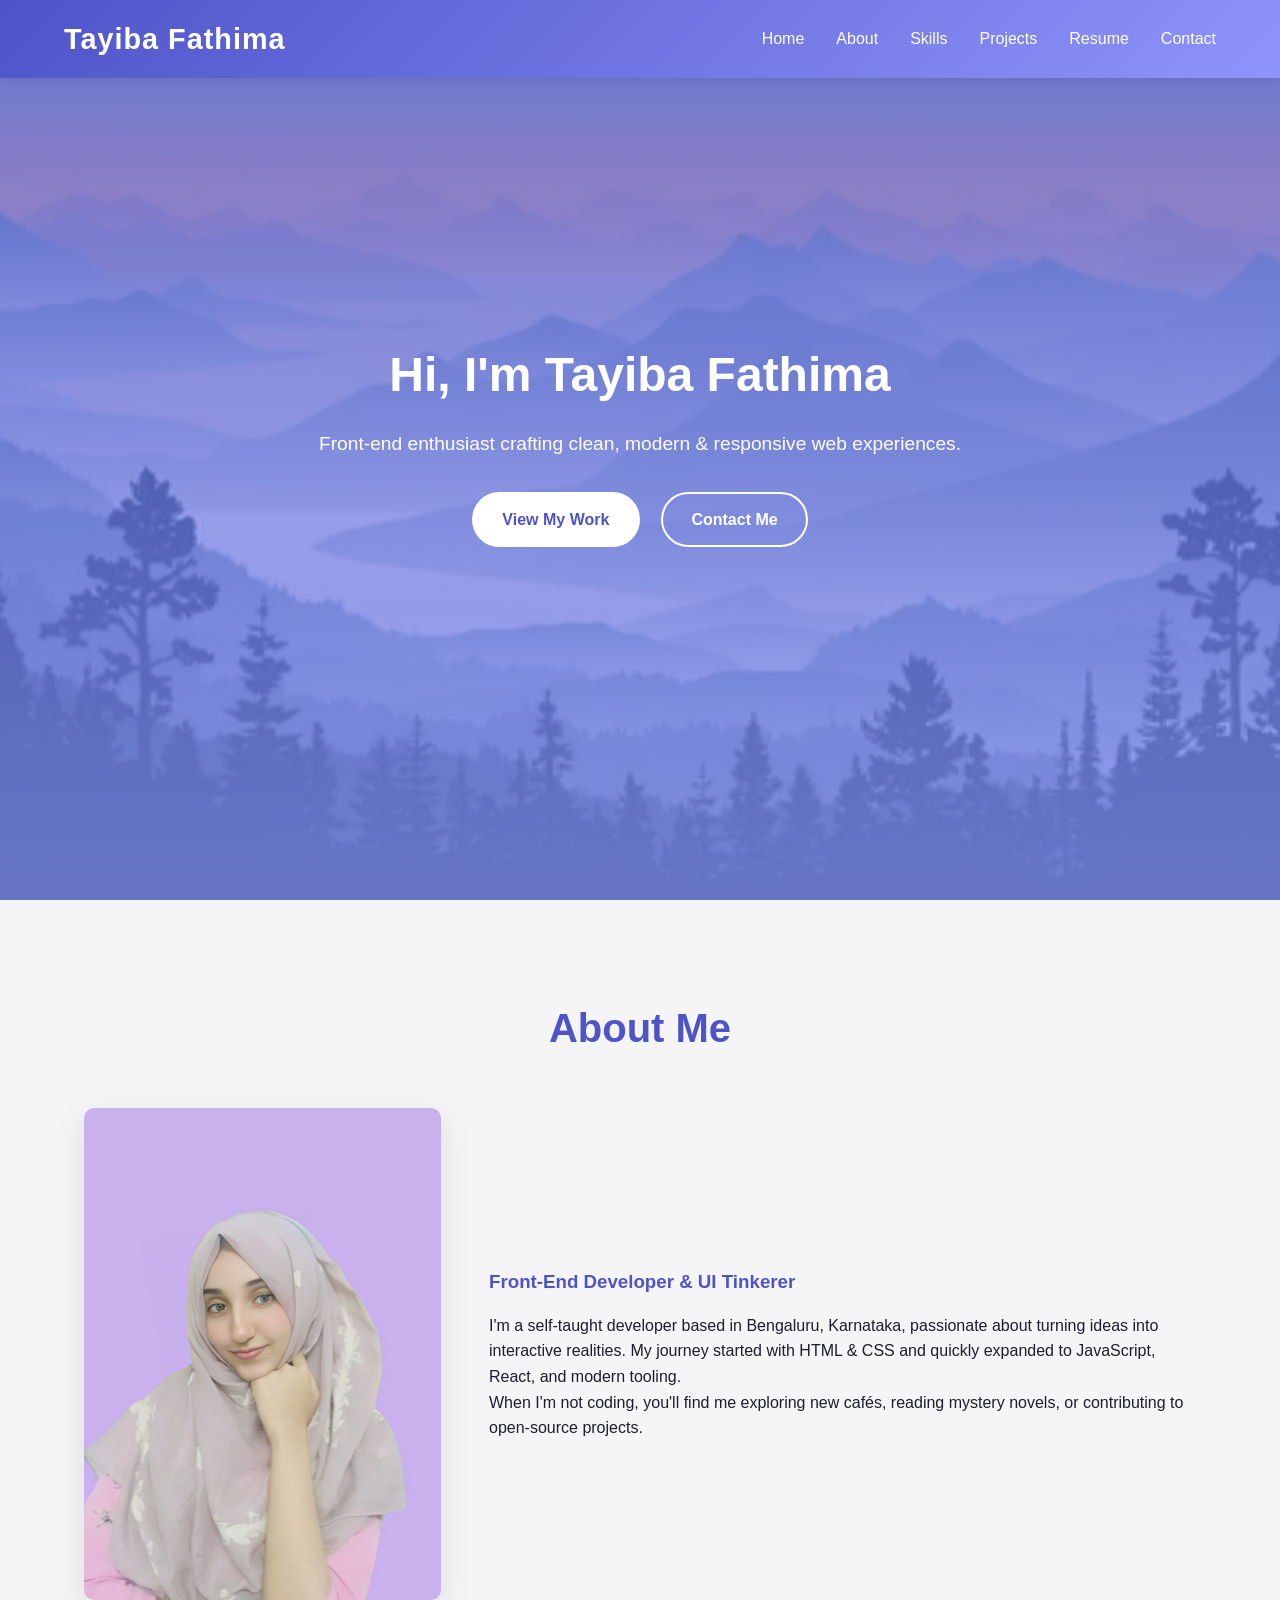
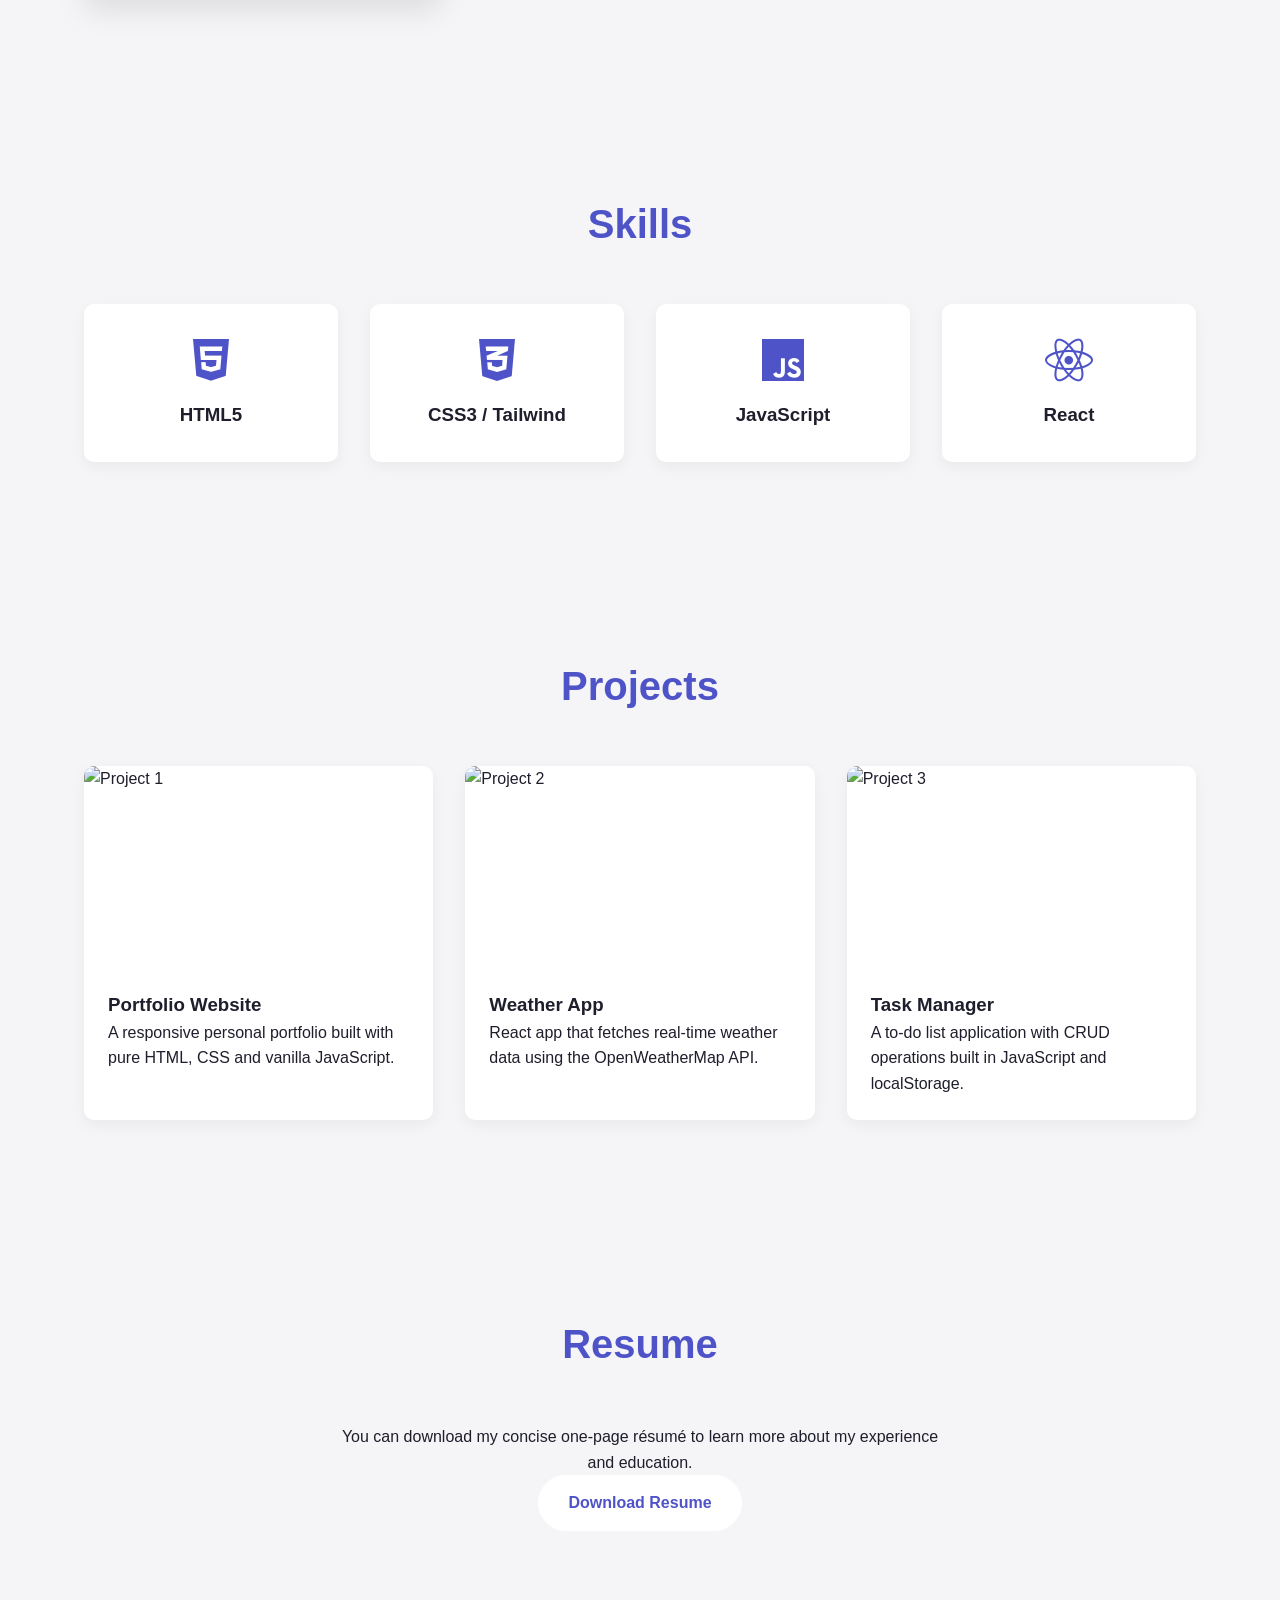
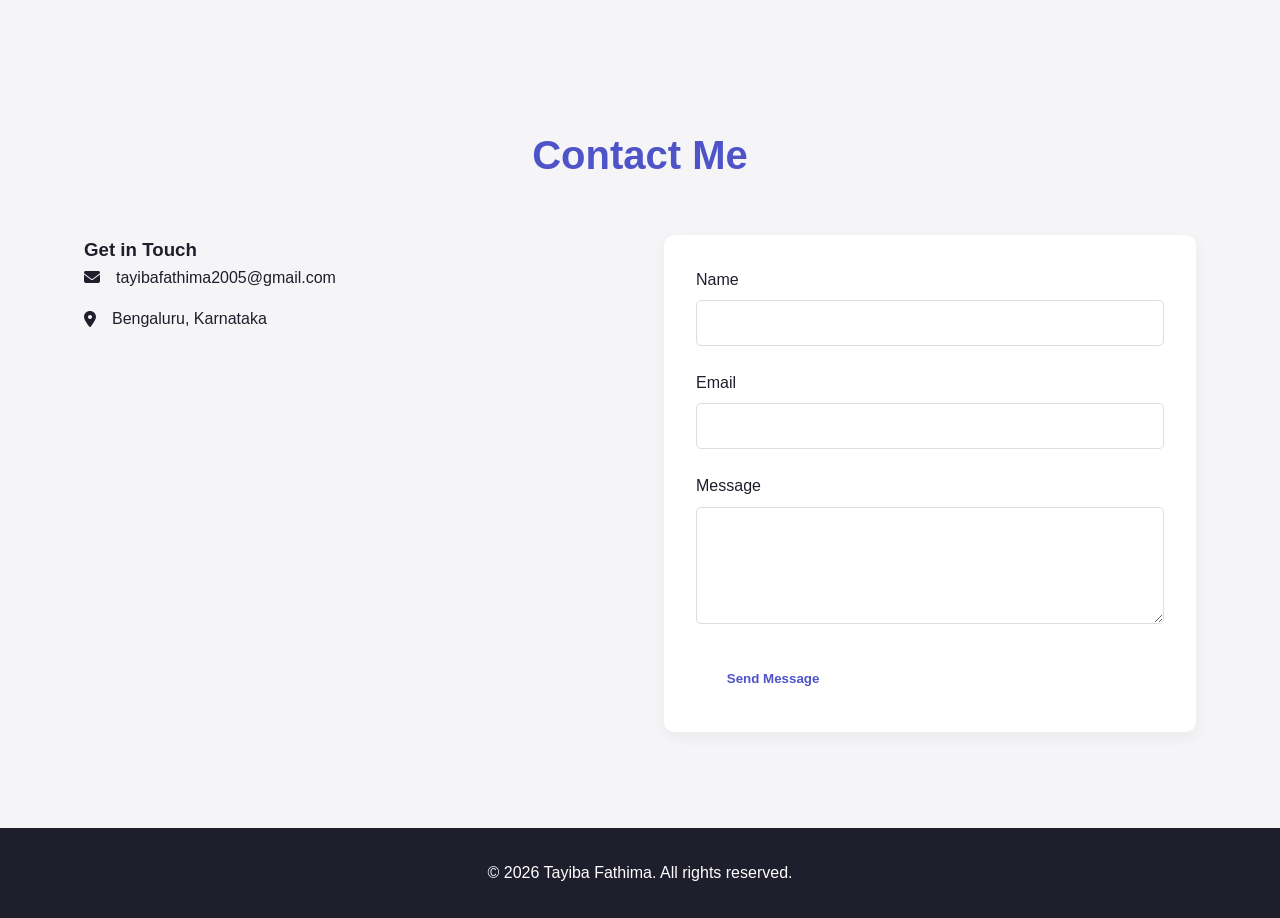
==== Tayiba-Portfolio/index.html @ eb53dcd7 "Add files via upload" ====
<!DOCTYPE html>
<html lang="en">
<head>
    <meta charset="UTF-8" />
    <meta name="viewport" content="width=device-width, initial-scale=1.0" />
    <title>Tayiba Fathima | Portfolio</title>
    <link rel="stylesheet" href="style.css" />
    <!-- Font Awesome for icons (optional) -->
    <link
      rel="stylesheet"
      href="https://cdnjs.cloudflare.com/ajax/libs/font-awesome/6.4.0/css/all.min.css"
    />
</head>
<body>
    <!-- Header -->
    <header>
        <div class="container header-container">
            <div class="logo">Tayiba Fathima</div>
            <nav>
                <ul>
                    <li><a href="#home">Home</a></li>
                    <li><a href="#about">About</a></li>
                    <li><a href="#skills">Skills</a></li>
                    <li><a href="#projects">Projects</a></li>
                    <li><a href="#resume">Resume</a></li>
                    <li><a href="#contact">Contact</a></li>
                </ul>
            </nav>
        </div>
    </header>

    <!-- Hero -->
    <section id="home" class="hero">
        <div class="hero-content">
            <h1>Hi, I'm Tayiba Fathima</h1>
            <p>Front-end enthusiast crafting clean, modern & responsive web experiences.</p>
            <a href="#projects" class="btn">View My Work</a>
            <a href="#contact" class="btn btn-outline">Contact Me</a>
        </div>
    </section>

    <!-- About -->
    <section id="about">
        <div class="container">
            <h2 class="section-title">About Me</h2>
            <div class="about-content">
                <div class="about-img">
                    <img
                      src="./images/Tayiba-image.png"
                      alt="Tayiba Fathima"
                    />
                </div>
                <div class="about-text">
                    <h3>Front-End Developer & UI Tinkerer</h3>
                    <p>
                        I'm a self-taught developer based in Bengaluru, Karnataka, passionate
                        about turning ideas into interactive realities. My journey started
                        with HTML & CSS and quickly expanded to JavaScript, React, and
                        modern tooling.
                    </p>
                    <p>
                        When I'm not coding, you'll find me exploring new cafés, reading
                        mystery novels, or contributing to open-source projects.
                    </p>
                </div>
            </div>
        </div>
    </section>

    <!-- Skills -->
    <section id="skills">
        <div class="container">
            <h2 class="section-title">Skills</h2>
            <div class="skills-container">
                <div class="skill">
                    <i class="fab fa-html5"></i>
                    <h3>HTML5</h3>
                </div>
                <div class="skill">
                    <i class="fab fa-css3-alt"></i>
                    <h3>CSS3 / Tailwind</h3>
                </div>
                <div class="skill">
                    <i class="fab fa-js"></i>
                    <h3>JavaScript</h3>
                </div>
                <div class="skill">
                    <i class="fab fa-react"></i>
                    <h3>React</h3>
                </div>
            </div>
        </div>
    </section>

    <!-- Projects -->
    <section id="projects">
        <div class="container">
            <h2 class="section-title">Projects</h2>
            <div class="projects-container">
                <div class="project">
                    <div class="project-img">
                        <img
                          src="https://via.placeholder.com/600x400?text=Project+1"
                          alt="Project 1"
                        />
                    </div>
                    <div class="project-info">
                        <h3>Portfolio Website</h3>
                        <p>
                            A responsive personal portfolio built with pure HTML, CSS and
                            vanilla JavaScript.
                        </p>
                    </div>
                </div>

                <div class="project">
                    <div class="project-img">
                        <img
                          src="https://via.placeholder.com/600x400?text=Project+2"
                          alt="Project 2"
                        />
                    </div>
                    <div class="project-info">
                        <h3>Weather App</h3>
                        <p>
                            React app that fetches real-time weather data using the
                            OpenWeatherMap API.
                        </p>
                    </div>
                </div>

                <div class="project">
                    <div class="project-img">
                        <img
                          src="https://via.placeholder.com/600x400?text=Project+3"
                          alt="Project 3"
                        />
                    </div>
                    <div class="project-info">
                        <h3>Task Manager</h3>
                        <p>
                            A to-do list application with CRUD operations built in
                            JavaScript and localStorage.
                        </p>
                    </div>
                </div>
            </div>
        </div>
    </section>

    <!-- Resume -->
    <section id="resume">
        <div class="container">
            <h2 class="section-title">Resume</h2>
            <div class="resume-container">
                <p>
                    You can download my concise one-page résumé to learn more about my
                    experience and education.
                </p>
                <!-- Replace # with actual path to your PDF -->
                <a href="Tayiba_Fathima_Resume.pdf" class="btn" download>
                    Download Resume
                </a>
            </div>
        </div>
    </section>

    <!-- Contact -->
    <section id="contact">
        <div class="container">
            <h2 class="section-title">Contact Me</h2>
            <div class="contact-container">
                <div class="contact-info">
                    <h3>Get in Touch</h3>
                    <div class="contact-item">
                        <i class="fas fa-envelope"></i>
                        <span>tayibafathima2005@gmail.com</span>
                    </div>
                    <div class="contact-item">
                        <i class="fas fa-map-marker-alt"></i>
                        <span>Bengaluru, Karnataka</span>
                    </div>
                </div>

                <form class="contact-form" id="contactForm">
                    <div class="form-group">
                        <label for="name">Name</label>
                        <input type="text" id="name" required />
                    </div>
                    <div class="form-group">
                        <label for="email">Email</label>
                        <input type="email" id="email" required />
                    </div>
                    <div class="form-group">
                        <label for="message">Message</label>
                        <textarea id="message" rows="5" required></textarea>
                    </div>
                    <button type="submit" class="btn">Send Message</button>
                </form>
            </div>
        </div>
    </section>

    <!-- Footer -->
    <footer>
        <div class="container">
            <p>© <span id="year"></span> Tayiba Fathima. All rights reserved.</p>
        </div>
    </footer>

    <script>
        // Dynamic year
        document.getElementById('year').textContent = new Date().getFullYear();

       // Smooth scrolling
        document.querySelectorAll('a[href^="#"]').forEach(anchor => {
            anchor.addEventListener('click', function (e) {
                e.preventDefault();
                document.querySelector(this.getAttribute('href'))
                        .scrollIntoView({ behavior: 'smooth' });
            });
        });

       // Simple form handler
        document.getElementById('contactForm').addEventListener('submit', e => {
            e.preventDefault();
            alert('Thank you! Your message has been sent.');
            e.target.reset();
        });
    </script>
</body>
</html>
---- Tayiba-Portfolio/style.css ----
:root {
    --primary: #4e54c8;
    --secondary: #8f94fb;
    --dark: #1e1e2c;
    --light: #f5f5f7;
    --accent: #ff7b25;
}

* {
    margin: 0;
    padding: 0;
    box-sizing: border-box;
    font-family: 'Segoe UI', Tahoma, Geneva, Verdana, sans-serif;
}

body {
    background: var(--light);
    color: var(--dark);
    line-height: 1.6;
}

a {
    text-decoration: none;
    color: var(--primary);
    transition: 0.3s;
}

a:hover { color: var(--accent); }

/* Header */
header {
    background: linear-gradient(135deg, var(--primary), var(--secondary));
    color: #fff;
    position: fixed;
    width: 100%;
    top: 0;
    z-index: 1000;
    box-shadow: 0 2px 10px rgba(0, 0, 0, 0.1);
}

.container {
    width: 90%;
    max-width: 1200px;
    margin: 0 auto;
    padding: 0 20px;
}

.header-container {
    display: flex;
    align-items: center;
    justify-content: space-between;
    padding: 1rem 0;
}

.logo {
    font-size: 1.8rem;
    font-weight: 700;
    letter-spacing: 1px;
}

nav ul {
    display: flex;
    list-style: none;
    gap: 2rem;
}

nav ul li a {
    color: #fff;
    font-weight: 500;
}

/* Hero */
.hero {
    height: 100vh;
    display: flex;
    align-items: center;
    justify-content: center;
    text-align: center;
    background: linear-gradient(rgba(78, 84, 200, 0.7), rgba(143, 148, 251, 0.7)),
                url('./images/hero-image.png') center/cover no-repeat;
    color: #fff;
    padding-top: 80px;
}

.hero h1 { font-size: 3rem; margin-bottom: 1rem; }
.hero p  { font-size: 1.2rem; margin-bottom: 2rem; }

.btn {
    display: inline-block;
    background: #fff;
    color: var(--primary);
    padding: 0.8rem 1.8rem;
    border-radius: 50px;
    font-weight: 600;
    transition: 0.3s;
    border: 2px solid #fff;
}

.btn:hover {
    background: transparent;
    color: #fff;
}

.btn-outline {
    background: transparent;
    color: #fff;
    margin-left: 1rem;
}

.btn-outline:hover {
    background: #fff;
    color: var(--primary);
}

/* Sections */
section { padding: 6rem 0; }
.section-title {
    text-align: center;
    font-size: 2.5rem;
    color: var(--primary);
    margin-bottom: 3rem;
}

/* About */
.about-content {
    display: flex;
    align-items: center;
    gap: 3rem;
    flex-wrap: wrap;
}

.about-img {
    flex: 1 1 50px;
    border-radius: 10px;
    overflow: hidden;
    box-shadow: 0 10px 30px rgba(0, 0, 0, 0.1);
}

.about-img img { width: 100%; display: block; }

.about-text { flex: 1 1 400px; }
.about-text h3 { color: var(--primary); margin-bottom: 1rem; }

/* Skills */
.skills-container {
    display: grid;
    grid-template-columns: repeat(auto-fit, minmax(200px, 1fr));
    gap: 2rem;
}

.skill {
    background: #fff;
    padding: 2rem;
    border-radius: 10px;
    text-align: center;
    box-shadow: 0 5px 15px rgba(0, 0, 0, 0.05);
    transition: transform 0.3s;
}

.skill:hover {
    transform: translateY(-10px);
}

.skill i { font-size: 3rem; color: var(--primary); margin-bottom: 1rem; }

/* Projects */
.projects-container {
    display: grid;
    grid-template-columns: repeat(auto-fit, minmax(280px, 1fr));
    gap: 2rem;
}

.project {
    background: #fff;
    border-radius: 10px;
    overflow: hidden;
    box-shadow: 0 5px 15px rgba(0, 0, 0, 0.05);
    transition: transform 0.3s;
}

.project:hover { transform: translateY(-10px); }

.project-img { height: 200px; overflow: hidden; }
.project-img img {
    width: 100%; height: 100%; object-fit: cover;
    transition: transform 0.5s;
}
.project:hover .project-img img { transform: scale(1.1); }

.project-info { padding: 1.5rem; }

/* Resume */
.resume-container {
    text-align: center;
    max-width: 600px;
    margin: 0 auto;
}

/* Contact */
.contact-container {
    display: flex;
    gap: 3rem;
    flex-wrap: wrap;
}

.contact-info,
.contact-form { flex: 1 1 300px; }

.contact-item {
    display: flex;
    align-items: center;
    gap: 1rem;
    margin-bottom: 1rem;
}

.contact-form {
    background: #fff;
    padding: 2rem;
    border-radius: 10px;
    box-shadow: 0 5px 15px rgba(0, 0, 0, 0.05);
}

.form-group { margin-bottom: 1.5rem; }
.form-group label { display: block; margin-bottom: 0.5rem; font-weight: 500; }
.form-group input,
.form-group textarea {
    width: 100%;
    padding: 0.8rem;
    border: 1px solid #ddd;
    border-radius: 5px;
    font-size: 1rem;
}

/* Footer */
footer {
    background: var(--dark);
    color: #fff;
    text-align: center;
    padding: 2rem 0;
}

/* Responsive */
@media (max-width: 768px) {
    .header-container { flex-direction: column; }
    nav ul { margin-top: 1rem; }
    .hero h1 { font-size: 2.2rem; }
}
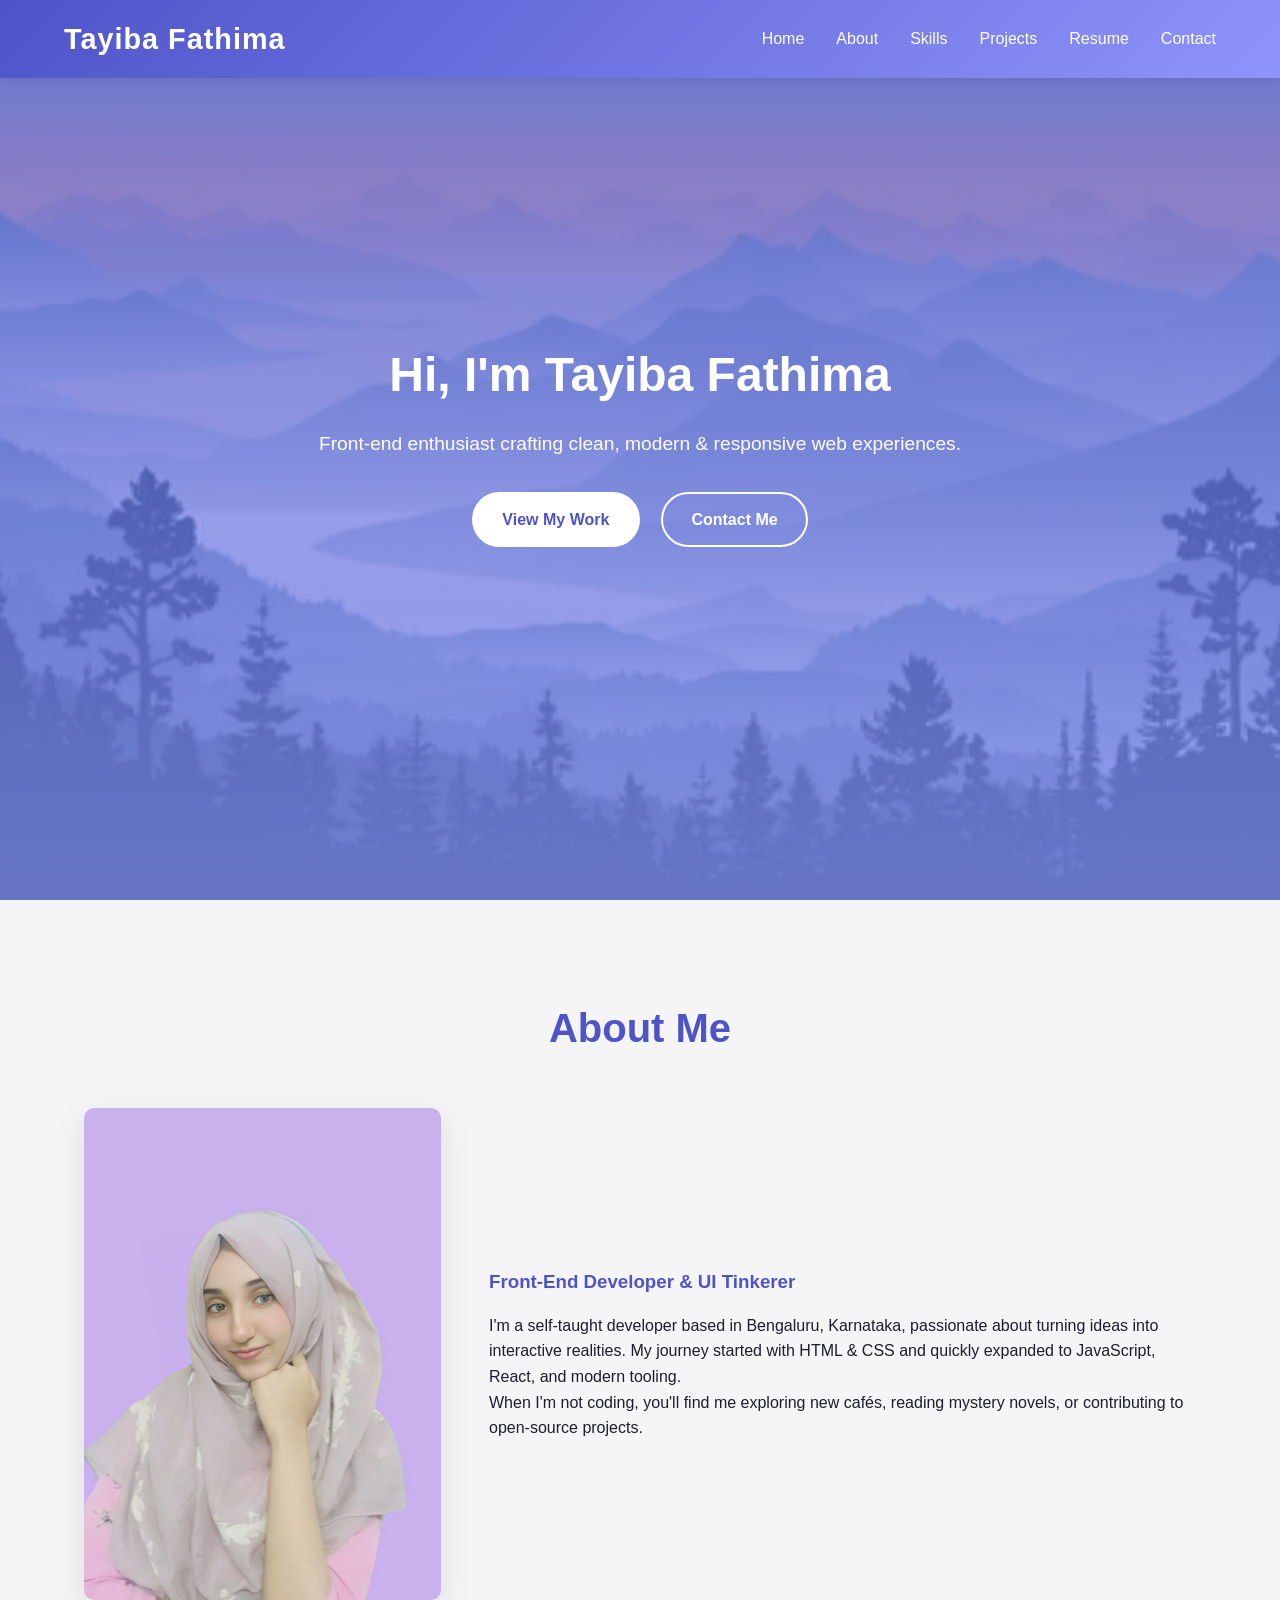
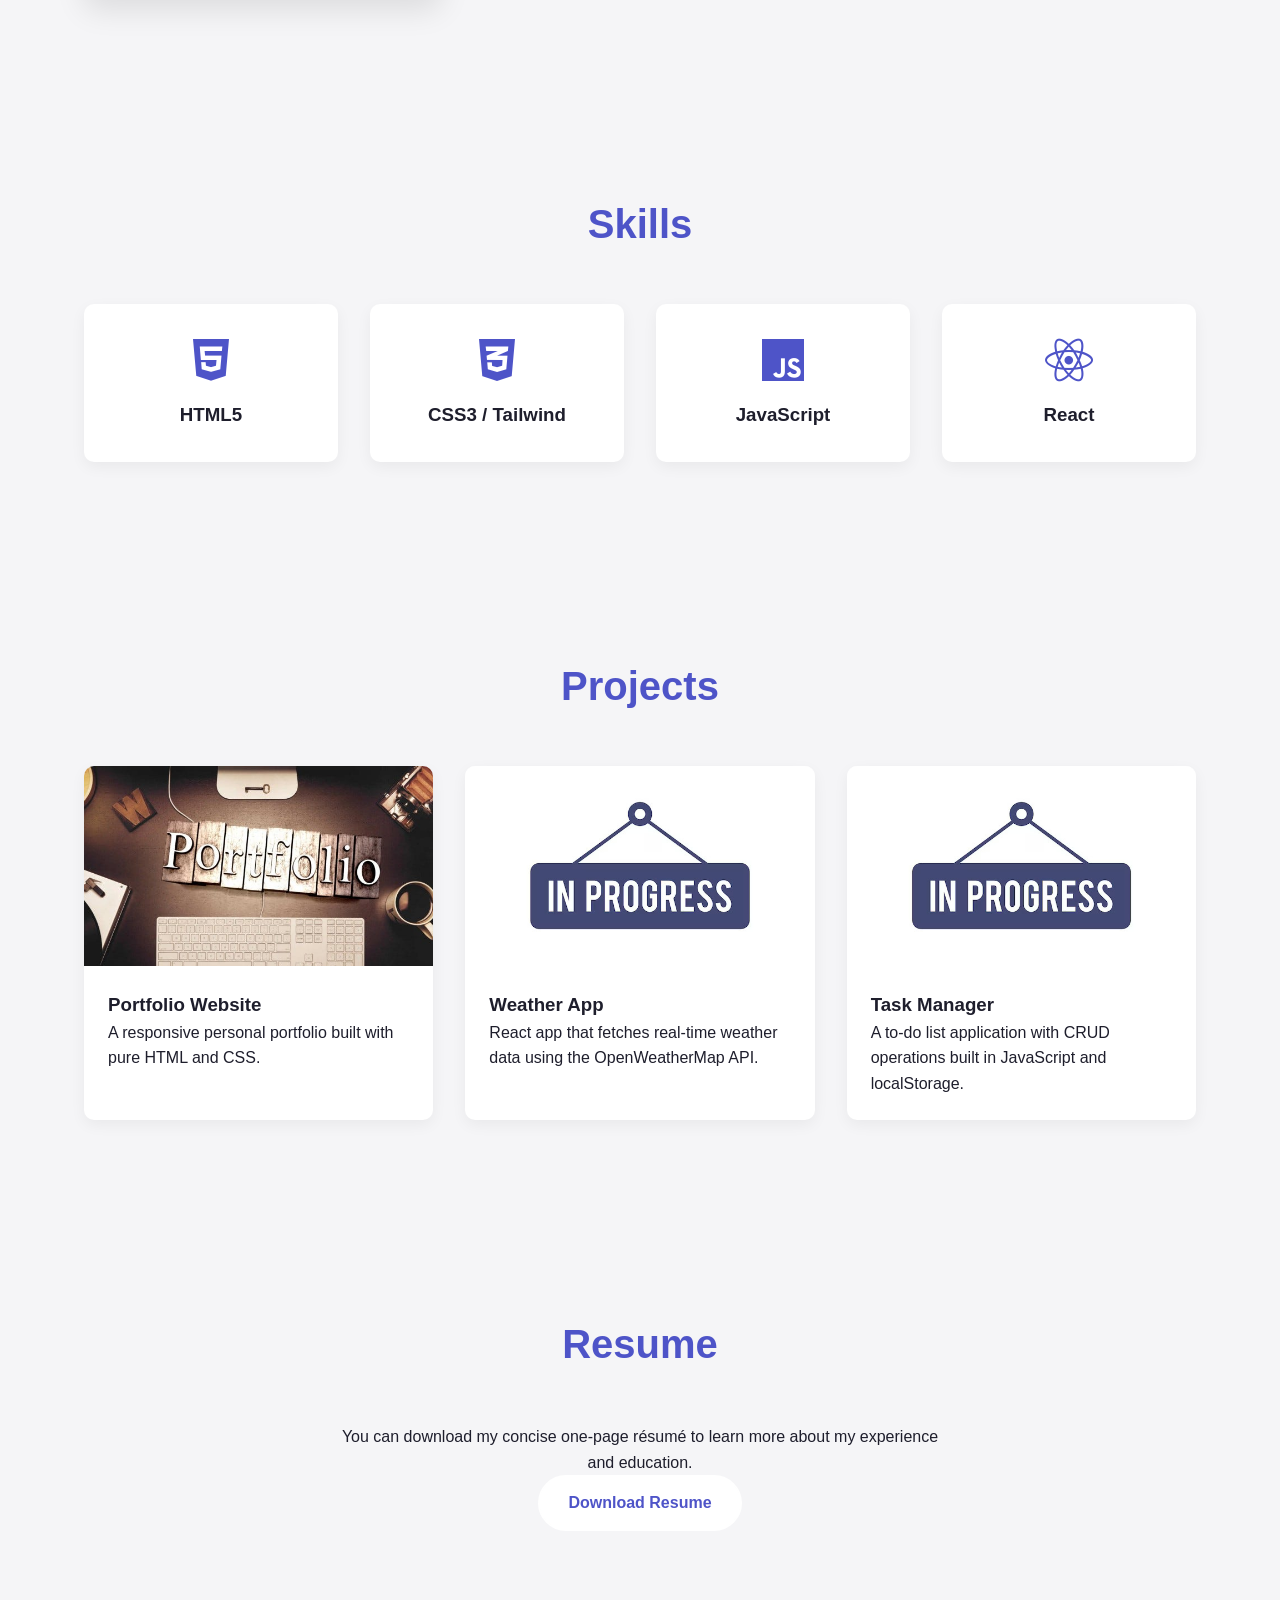
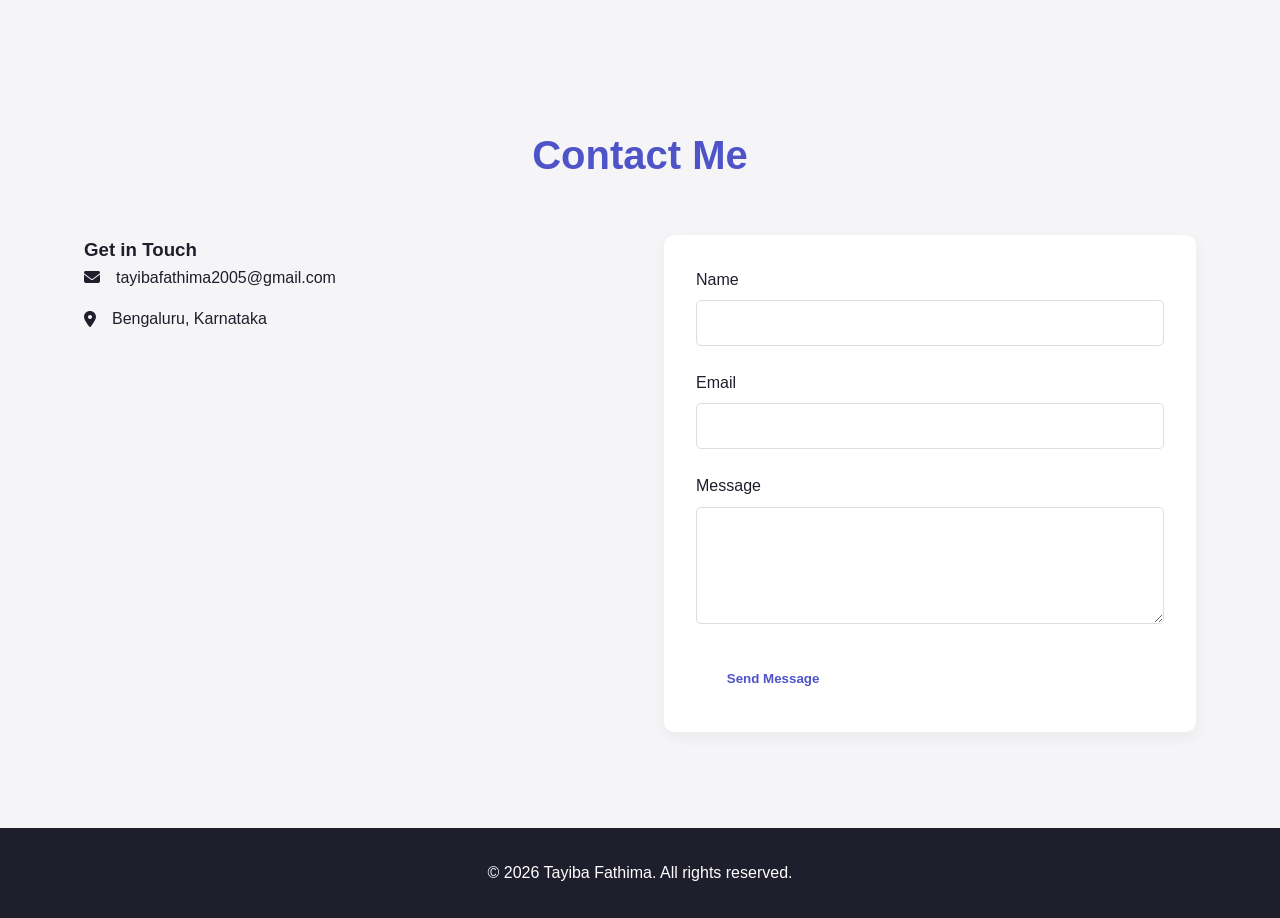
==== commit d8826f71: "Add files via upload" ====
--- a/Tayiba-Portfolio/index.html
+++ b/Tayiba-Portfolio/index.html
@@ -100,15 +100,14 @@
                 <div class="project">
                     <div class="project-img">
                         <img
-                          src="https://via.placeholder.com/600x400?text=Project+1"
+                          src="./images/portfolio-image.jpg"
                           alt="Project 1"
                         />
                     </div>
                     <div class="project-info">
                         <h3>Portfolio Website</h3>
                         <p>
-                            A responsive personal portfolio built with pure HTML, CSS and
-                            vanilla JavaScript.
+                            A responsive personal portfolio built with pure HTML and CSS.
                         </p>
                     </div>
                 </div>
@@ -116,7 +115,7 @@
                 <div class="project">
                     <div class="project-img">
                         <img
-                          src="https://via.placeholder.com/600x400?text=Project+2"
+                          src="./images/in-progress-image.jpg"
                           alt="Project 2"
                         />
                     </div>
@@ -132,7 +131,7 @@
                 <div class="project">
                     <div class="project-img">
                         <img
-                          src="https://via.placeholder.com/600x400?text=Project+3"
+                          src="./images/in-progress-image.jpg"
                           alt="Project 3"
                         />
                     </div>
@@ -158,7 +157,7 @@
                     experience and education.
                 </p>
                 <!-- Replace # with actual path to your PDF -->
-                <a href="Tayiba_Fathima_Resume.pdf" class="btn" download>
+                <a href="./images/Tayiba-resume.pdf" class="btn" download>
                     Download Resume
                 </a>
             </div>
